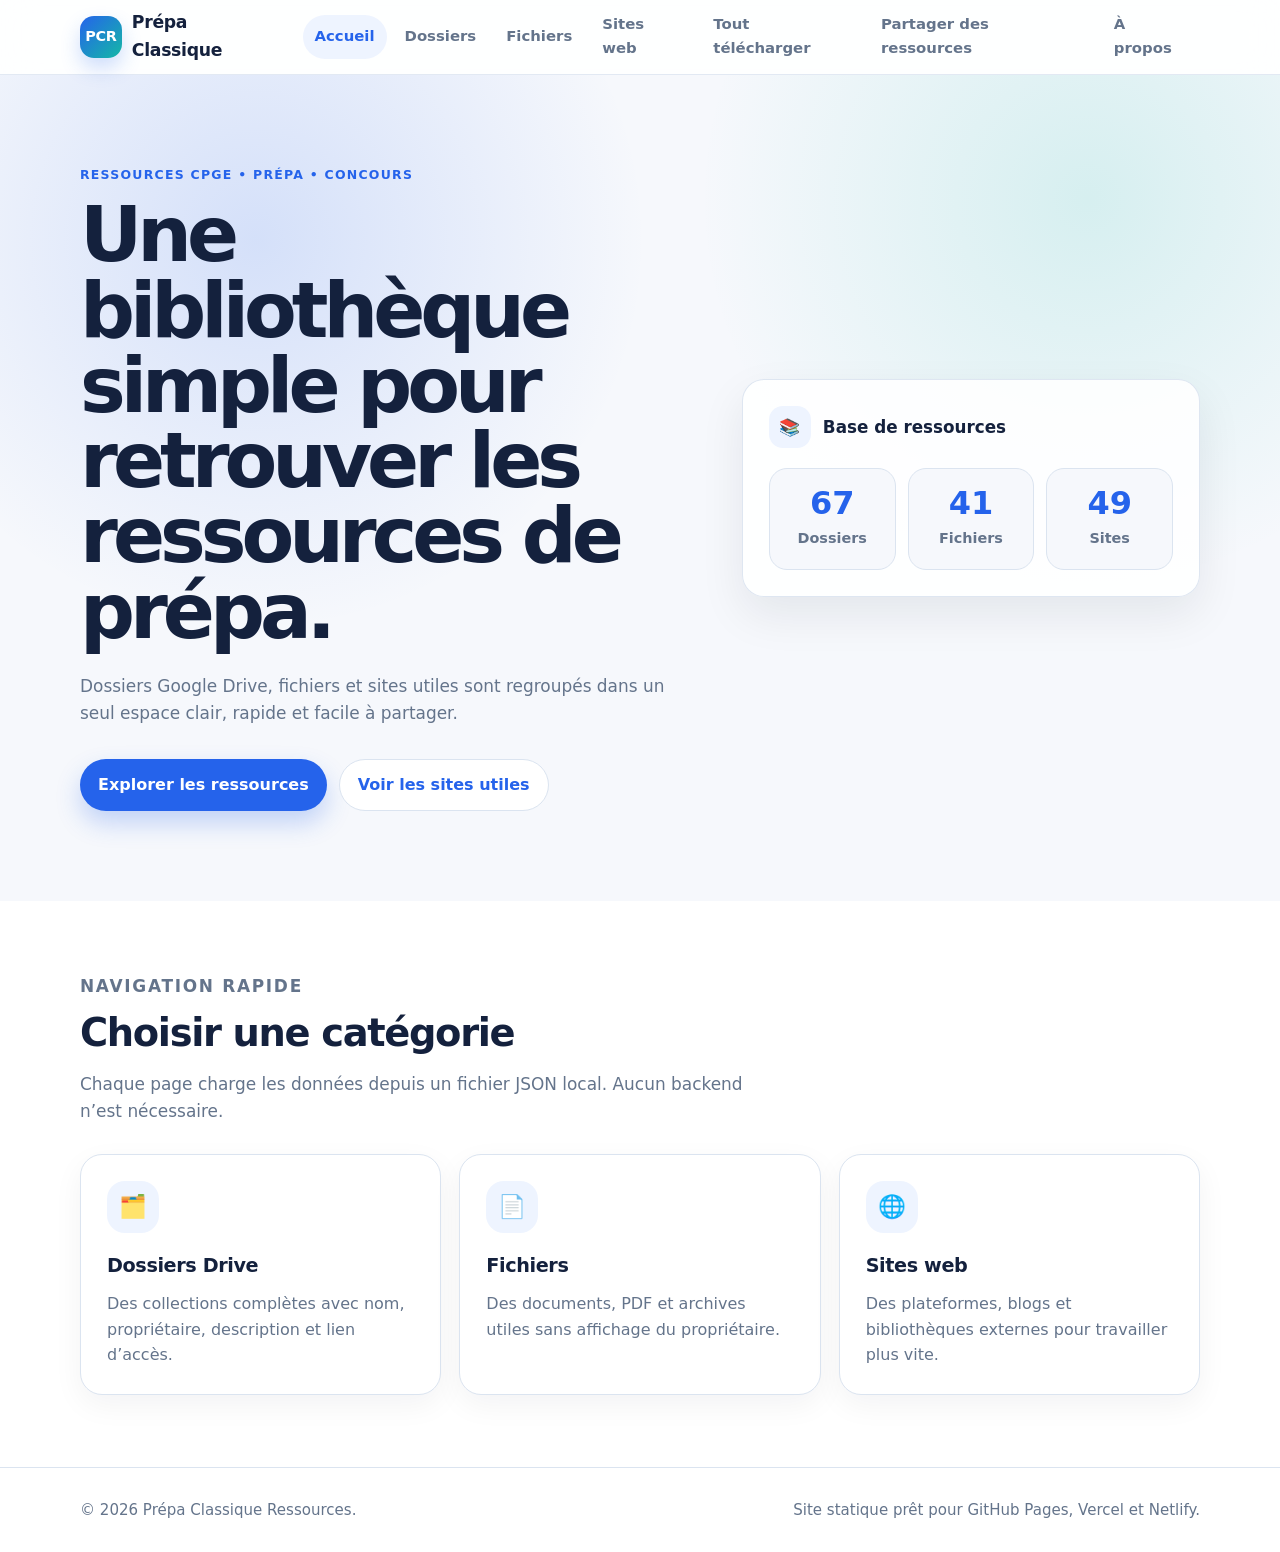
==== prepa-ressources-site/index.html @ 33126106 "website created" ====
<!DOCTYPE html>
<html lang="fr">
<head>
  <meta charset="UTF-8" />
  <meta name="viewport" content="width=device-width, initial-scale=1.0" />
  <meta name="description" content="Prépa Classique Ressources : dossiers Drive, fichiers et sites utiles pour les étudiants en classes préparatoires." />
  <title>Prépa Classique Ressources</title>
  <link rel="stylesheet" href="style.css" />
</head>
<body data-page="home">
  <header class="site-header">
    <nav class="navbar container" aria-label="Navigation principale">
      <a class="brand" href="index.html" aria-label="Accueil Prépa Classique Ressources">
        <span class="brand-mark">PCR</span>
        <span class="brand-text">Prépa Classique</span>
      </a>
      <button class="nav-toggle" type="button" aria-label="Ouvrir le menu" aria-expanded="false">☰</button>
      <div class="nav-links" id="navLinks">
        <a href="index.html" data-nav="home">Accueil</a>
        <a href="folders.html" data-nav="folders">Dossiers</a>
        <a href="files.html" data-nav="files">Fichiers</a>
        <a href="websites.html" data-nav="websites">Sites web</a>
        <a href="downloadAll.html" data-nav="downloadAll">Tout télécharger</a>
        <a href="collaborate.html" data-nav="collaborate">Partager des ressources</a>
        <a href="about.html" data-nav="about">À propos</a>
      </div>
    </nav>
  </header>

  <main>
    <section class="hero section">
      <div class="container hero-grid">
        <div class="hero-content">
          <p class="eyebrow">Ressources CPGE • Prépa • Concours</p>
          <h1>Une bibliothèque simple pour retrouver les ressources de prépa.</h1>
          <p class="hero-text">
            Dossiers Google Drive, fichiers et sites utiles sont regroupés dans un seul espace clair, rapide et facile à partager.
          </p>
          <div class="hero-actions">
            <a class="btn btn-primary" href="folders.html">Explorer les ressources</a>
            <a class="btn btn-secondary" href="websites.html">Voir les sites utiles</a>
          </div>
        </div>
        <div class="hero-card" aria-label="Résumé des ressources">
          <div class="hero-card-header">
            <span>📚</span>
            <strong>Base de ressources</strong>
          </div>
          <div class="stats-grid" id="homeStats">
            <article class="stat-card skeleton"><span>—</span><p>Dossiers</p></article>
            <article class="stat-card skeleton"><span>—</span><p>Fichiers</p></article>
            <article class="stat-card skeleton"><span>—</span><p>Sites</p></article>
          </div>
        </div>
      </div>
    </section>

    <section class="section section-muted">
      <div class="container">
        <div class="section-heading">
          <p class="eyebrow">Navigation rapide</p>
          <h2>Choisir une catégorie</h2>
          <p>Chaque page charge les données depuis un fichier JSON local. Aucun backend n’est nécessaire.</p>
        </div>
        <div class="category-grid">
          <a class="category-card" href="folders.html">
            <span class="category-icon">🗂️</span>
            <h3>Dossiers Drive</h3>
            <p>Des collections complètes avec nom, propriétaire, description et lien d’accès.</p>
          </a>
          <a class="category-card" href="files.html">
            <span class="category-icon">📄</span>
            <h3>Fichiers</h3>
            <p>Des documents, PDF et archives utiles sans affichage du propriétaire.</p>
          </a>
          <a class="category-card" href="websites.html">
            <span class="category-icon">🌐</span>
            <h3>Sites web</h3>
            <p>Des plateformes, blogs et bibliothèques externes pour travailler plus vite.</p>
          </a>
        </div>
      </div>
    </section>
  </main>

  <footer class="site-footer">
    <div class="container footer-content">
      <p>© <span id="year"></span> Prépa Classique Ressources.</p>
      <p>Site statique prêt pour GitHub Pages, Vercel et Netlify.</p>
    </div>
  </footer>

  <script src="script.js"></script>
</body>
</html>
---- prepa-ressources-site/style.css ----
:root {
  --bg: #f6f8fc;
  --surface: #ffffff;
  --surface-soft: #eef4ff;
  --text: #14213d;
  --muted: #64748b;
  --primary: #2563eb;
  --primary-dark: #1d4ed8;
  --border: #dbe4f0;
  --shadow: 0 18px 45px rgba(15, 23, 42, 0.08);
  --radius: 22px;
}

* {
  box-sizing: border-box;
}

html {
  scroll-behavior: smooth;
}

body {
  margin: 0;
  font-family: system-ui, -apple-system, BlinkMacSystemFont, "Segoe UI", sans-serif;
  color: var(--text);
  background: var(--bg);
  line-height: 1.6;
}

a {
  color: inherit;
  text-decoration: none;
}

button,
input {
  font: inherit;
}

.container {
  width: min(1120px, calc(100% - 32px));
  margin: 0 auto;
}

.narrow {
  width: min(850px, calc(100% - 32px));
}

.section {
  padding: 72px 0;
}

.section-muted {
  background: var(--surface);
}

.site-header {
  position: sticky;
  top: 0;
  z-index: 50;
  background: rgba(255, 255, 255, 0.88);
  backdrop-filter: blur(18px);
  border-bottom: 1px solid rgba(219, 228, 240, 0.8);
}

.navbar {
  min-height: 74px;
  display: flex;
  align-items: center;
  justify-content: space-between;
  gap: 20px;
}

.brand {
  display: inline-flex;
  align-items: center;
  gap: 10px;
  font-weight: 800;
  letter-spacing: -0.02em;
}

.brand-mark {
  width: 42px;
  height: 42px;
  display: grid;
  place-items: center;
  color: #fff;
  background: linear-gradient(135deg, #2563eb, #14b8a6);
  border-radius: 14px;
  font-size: 0.9rem;
  box-shadow: 0 10px 20px rgba(37, 99, 235, 0.22);
}

.brand-text {
  font-size: 1.08rem;
}

.nav-links {
  display: flex;
  align-items: center;
  gap: 6px;
}

.nav-links a {
  color: var(--muted);
  padding: 10px 12px;
  border-radius: 999px;
  font-weight: 650;
  font-size: 0.93rem;
  transition: background 0.2s ease, color 0.2s ease, transform 0.2s ease;
}

.nav-links a:hover,
.nav-links a.active {
  color: var(--primary);
  background: var(--surface-soft);
}

.nav-toggle {
  display: none;
  width: 42px;
  height: 42px;
  border: 1px solid var(--border);
  background: var(--surface);
  border-radius: 12px;
  cursor: pointer;
}

.hero {
  min-height: calc(100vh - 74px);
  display: flex;
  align-items: center;
  background:
    radial-gradient(circle at 20% 20%, rgba(37, 99, 235, 0.16), transparent 32%),
    radial-gradient(circle at 85% 15%, rgba(20, 184, 166, 0.14), transparent 30%),
    var(--bg);
}

.hero-grid {
  display: grid;
  grid-template-columns: minmax(0, 1.15fr) minmax(320px, 0.85fr);
  gap: 42px;
  align-items: center;
}

.eyebrow {
  margin: 0 0 12px;
  color: var(--primary);
  font-weight: 800;
  text-transform: uppercase;
  letter-spacing: 0.1em;
  font-size: 0.78rem;
}

h1,
h2,
h3,
p {
  overflow-wrap: anywhere;
}

h1 {
  margin: 0;
  font-size: clamp(2.25rem, 6vw, 4.8rem);
  line-height: 0.98;
  letter-spacing: -0.065em;
}

h2 {
  margin: 0 0 14px;
  font-size: clamp(1.7rem, 3vw, 2.6rem);
  line-height: 1.1;
  letter-spacing: -0.035em;
}

h3 {
  margin: 0 0 10px;
  font-size: 1.2rem;
  letter-spacing: -0.02em;
}

.hero-text,
.section-heading p,
.page-hero p,
.content-card p,
.placeholder-card p {
  color: var(--muted);
  font-size: 1.06rem;
}

.hero-text {
  max-width: 620px;
  margin: 24px 0 0;
}

.hero-actions {
  display: flex;
  flex-wrap: wrap;
  gap: 12px;
  margin-top: 32px;
}

.btn {
  display: inline-flex;
  align-items: center;
  justify-content: center;
  min-height: 46px;
  padding: 12px 18px;
  border-radius: 999px;
  font-weight: 800;
  transition: transform 0.2s ease, box-shadow 0.2s ease, background 0.2s ease;
}

.btn:hover {
  transform: translateY(-2px);
}

.btn-primary {
  color: #fff;
  background: var(--primary);
  box-shadow: 0 12px 25px rgba(37, 99, 235, 0.25);
}

.btn-primary:hover {
  background: var(--primary-dark);
}

.btn-secondary {
  color: var(--primary);
  background: var(--surface);
  border: 1px solid var(--border);
}

.hero-card,
.placeholder-card,
.content-card {
  background: rgba(255, 255, 255, 0.88);
  border: 1px solid rgba(219, 228, 240, 0.9);
  border-radius: var(--radius);
  box-shadow: var(--shadow);
}

.hero-card {
  padding: 26px;
}

.hero-card-header {
  display: flex;
  align-items: center;
  gap: 12px;
  margin-bottom: 20px;
  font-size: 1.05rem;
}

.hero-card-header span {
  width: 42px;
  height: 42px;
  display: grid;
  place-items: center;
  background: var(--surface-soft);
  border-radius: 14px;
}

.stats-grid {
  display: grid;
  grid-template-columns: repeat(3, 1fr);
  gap: 12px;
}

.stat-card {
  padding: 18px 12px;
  text-align: center;
  background: var(--bg);
  border-radius: 18px;
  border: 1px solid var(--border);
}

.stat-card span {
  display: block;
  color: var(--primary);
  font-size: 2rem;
  line-height: 1;
  font-weight: 900;
}

.stat-card p {
  margin: 8px 0 0;
  color: var(--muted);
  font-size: 0.9rem;
  font-weight: 650;
}

.skeleton {
  opacity: 0.75;
}

.section-heading {
  max-width: 690px;
  margin-bottom: 28px;
}

.category-grid,
.resources-grid {
  display: grid;
  grid-template-columns: repeat(3, minmax(0, 1fr));
  gap: 18px;
}

.category-card,
.resource-card,
.download-card {
  background: var(--surface);
  border: 1px solid var(--border);
  border-radius: var(--radius);
  box-shadow: 0 10px 30px rgba(15, 23, 42, 0.05);
}

.category-card {
  padding: 26px;
  transition: transform 0.2s ease, box-shadow 0.2s ease, border-color 0.2s ease;
}

.category-card:hover {
  transform: translateY(-4px);
  border-color: rgba(37, 99, 235, 0.35);
  box-shadow: var(--shadow);
}

.category-icon {
  width: 52px;
  height: 52px;
  display: grid;
  place-items: center;
  margin-bottom: 18px;
  background: var(--surface-soft);
  border-radius: 18px;
  font-size: 1.4rem;
}

.category-card p,
.resource-card p,
.download-card p {
  margin: 0;
  color: var(--muted);
}

.page-main {
  min-height: calc(100vh - 74px);
}

.page-hero {
  padding-bottom: 38px;
  background:
    radial-gradient(circle at 15% 20%, rgba(37, 99, 235, 0.13), transparent 28%),
    var(--bg);
}

.page-hero h1 {
  font-size: clamp(2.2rem, 5vw, 4rem);
}

.page-hero p {
  max-width: 760px;
  margin: 18px 0 0;
}

.toolbar {
  display: flex;
  align-items: center;
  justify-content: space-between;
  gap: 18px;
  margin-bottom: 24px;
}

.search-box {
  width: min(620px, 100%);
  min-height: 54px;
  display: flex;
  align-items: center;
  gap: 10px;
  padding: 0 16px;
  background: var(--surface);
  border: 1px solid var(--border);
  border-radius: 999px;
  box-shadow: 0 8px 22px rgba(15, 23, 42, 0.04);
}

.search-box input {
  width: 100%;
  border: 0;
  outline: 0;
  background: transparent;
  color: var(--text);
}

.result-count {
  margin: 0;
  color: var(--muted);
  font-weight: 750;
  white-space: nowrap;
}

.resource-card {
  display: flex;
  min-height: 270px;
  flex-direction: column;
  padding: 22px;
}

.resource-top {
  display: flex;
  align-items: center;
  justify-content: space-between;
  gap: 12px;
  margin-bottom: 14px;
}

.resource-badge {
  display: inline-flex;
  align-items: center;
  gap: 7px;
  color: var(--primary);
  background: var(--surface-soft);
  border-radius: 999px;
  padding: 7px 10px;
  font-size: 0.78rem;
  font-weight: 850;
}

.resource-card h2 {
  margin: 0 0 12px;
  font-size: 1.16rem;
  line-height: 1.25;
  letter-spacing: -0.02em;
}

.resource-description {
  flex: 1;
  margin-bottom: 18px !important;
}

.owner-line {
  margin: 0 0 16px;
  color: var(--muted);
  font-size: 0.92rem;
}

.owner-line strong {
  color: var(--text);
}

.resource-link {
  width: 100%;
  margin-top: auto;
}

.empty-state {
  padding: 24px;
  text-align: center;
  color: var(--muted);
  background: var(--surface);
  border: 1px dashed var(--border);
  border-radius: var(--radius);
}

.hidden {
  display: none !important;
}

.download-list {
  display: grid;
  gap: 16px;
}

.download-card {
  display: flex;
  align-items: center;
  gap: 18px;
  padding: 22px;
  transition: transform 0.2s ease, border-color 0.2s ease;
}

.download-card:hover {
  transform: translateY(-3px);
  border-color: rgba(37, 99, 235, 0.35);
}

.download-card span {
  width: 54px;
  height: 54px;
  display: grid;
  place-items: center;
  background: var(--surface-soft);
  border-radius: 18px;
  font-size: 1.4rem;
  flex: 0 0 auto;
}

.download-card h2 {
  margin: 0 0 6px;
  font-size: 1.2rem;
}

.placeholder-card,
.content-card {
  padding: 34px;
}

.placeholder-card {
  text-align: center;
}

.placeholder-icon {
  display: inline-grid;
  place-items: center;
  min-width: 68px;
  height: 68px;
  margin-bottom: 18px;
  padding: 0 16px;
  color: var(--primary);
  background: var(--surface-soft);
  border-radius: 22px;
  font-weight: 900;
  font-size: 1.5rem;
}

.content-card h2:not(:first-child) {
  margin-top: 28px;
}

.site-footer {
  border-top: 1px solid var(--border);
  background: var(--surface);
}

.footer-content {
  min-height: 84px;
  display: flex;
  align-items: center;
  justify-content: space-between;
  gap: 16px;
  color: var(--muted);
  font-size: 0.94rem;
}

.footer-content p {
  margin: 0;
}

code {
  color: var(--primary);
  background: var(--surface-soft);
  border-radius: 8px;
  padding: 2px 6px;
}

.not-found {
  min-height: 100vh;
  display: flex;
  align-items: center;
}

@media (max-width: 960px) {
  .hero-grid,
  .category-grid,
  .resources-grid {
    grid-template-columns: 1fr 1fr;
  }

  .hero-grid {
    gap: 28px;
  }

  .nav-toggle {
    display: inline-grid;
    place-items: center;
  }

  .nav-links {
    position: absolute;
    top: 74px;
    left: 16px;
    right: 16px;
    display: none;
    flex-direction: column;
    align-items: stretch;
    padding: 14px;
    background: var(--surface);
    border: 1px solid var(--border);
    border-radius: 18px;
    box-shadow: var(--shadow);
  }

  .nav-links.open {
    display: flex;
  }

  .nav-links a {
    border-radius: 12px;
  }
}

@media (max-width: 720px) {
  .section {
    padding: 52px 0;
  }

  .hero {
    min-height: auto;
  }

  .hero-grid,
  .category-grid,
  .resources-grid,
  .stats-grid {
    grid-template-columns: 1fr;
  }

  .toolbar {
    flex-direction: column;
    align-items: stretch;
  }

  .result-count {
    white-space: normal;
  }

  .footer-content {
    flex-direction: column;
    align-items: flex-start;
    justify-content: center;
    padding: 20px 0;
  }

  .download-card {
    align-items: flex-start;
  }
}

.download-button {
  width: 100%;
  color: inherit;
  text-align: left;
  cursor: pointer;
}

.download-button:focus-visible {
  outline: 3px solid rgba(37, 99, 235, 0.35);
  outline-offset: 3px;
}

.two-actions {
  grid-template-columns: 1fr;
}
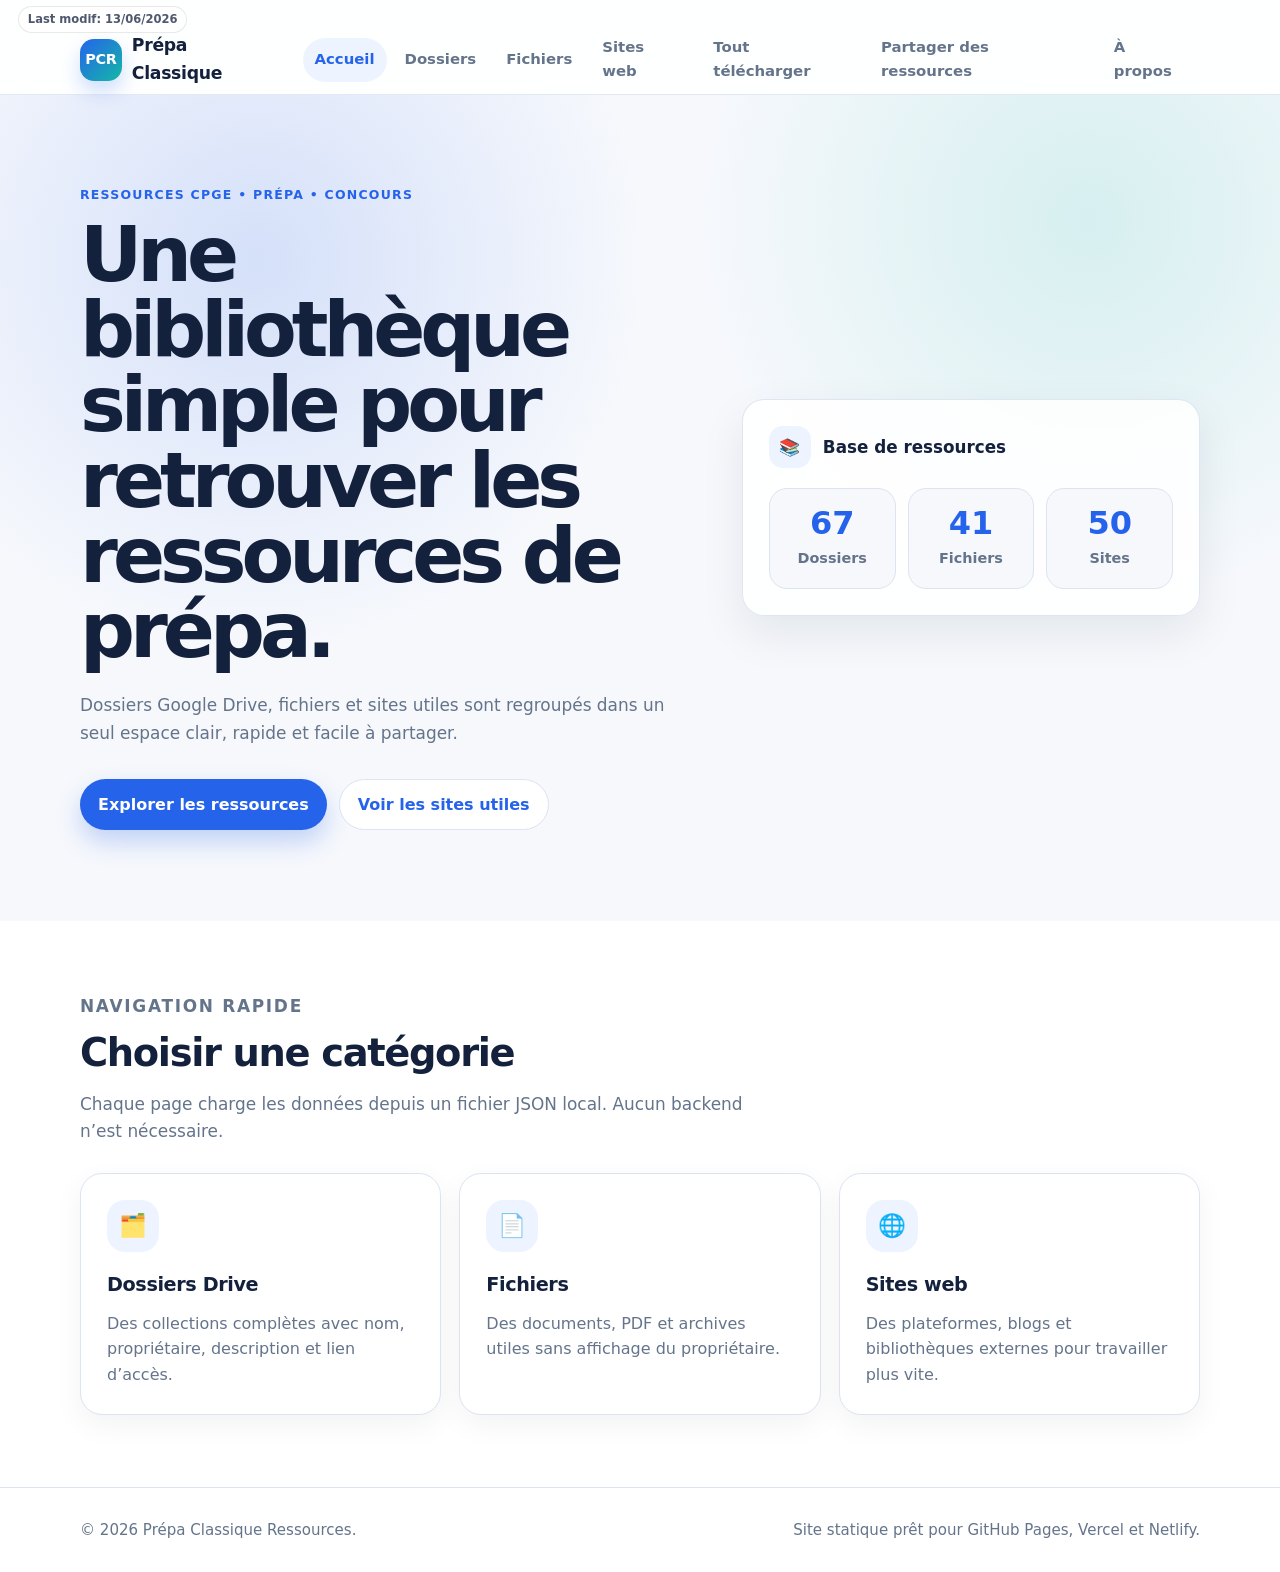
==== commit 2cae7d5e: "adding last modif" ====
--- a/prepa-ressources-site/index.html
+++ b/prepa-ressources-site/index.html
@@ -1,12 +1,15 @@
 <!DOCTYPE html>
 <html lang="fr">
+
 <head>
   <meta charset="UTF-8" />
   <meta name="viewport" content="width=device-width, initial-scale=1.0" />
-  <meta name="description" content="Prépa Classique Ressources : dossiers Drive, fichiers et sites utiles pour les étudiants en classes préparatoires." />
+  <meta name="description"
+    content="Prépa Classique Ressources : dossiers Drive, fichiers et sites utiles pour les étudiants en classes préparatoires." />
   <title>Prépa Classique Ressources</title>
   <link rel="stylesheet" href="style.css" />
 </head>
+
 <body data-page="home">
   <header class="site-header">
     <nav class="navbar container" aria-label="Navigation principale">
@@ -14,6 +17,9 @@
         <span class="brand-mark">PCR</span>
         <span class="brand-text">Prépa Classique</span>
       </a>
+      <span id="last-modif-date" class="last-modif-date">
+        Last modif: ...
+      </span>
       <button class="nav-toggle" type="button" aria-label="Ouvrir le menu" aria-expanded="false">☰</button>
       <div class="nav-links" id="navLinks">
         <a href="index.html" data-nav="home">Accueil</a>
@@ -34,7 +40,8 @@
           <p class="eyebrow">Ressources CPGE • Prépa • Concours</p>
           <h1>Une bibliothèque simple pour retrouver les ressources de prépa.</h1>
           <p class="hero-text">
-            Dossiers Google Drive, fichiers et sites utiles sont regroupés dans un seul espace clair, rapide et facile à partager.
+            Dossiers Google Drive, fichiers et sites utiles sont regroupés dans un seul espace clair, rapide et facile à
+            partager.
           </p>
           <div class="hero-actions">
             <a class="btn btn-primary" href="folders.html">Explorer les ressources</a>
@@ -47,9 +54,15 @@
             <strong>Base de ressources</strong>
           </div>
           <div class="stats-grid" id="homeStats">
-            <article class="stat-card skeleton"><span>—</span><p>Dossiers</p></article>
-            <article class="stat-card skeleton"><span>—</span><p>Fichiers</p></article>
-            <article class="stat-card skeleton"><span>—</span><p>Sites</p></article>
+            <article class="stat-card skeleton"><span>—</span>
+              <p>Dossiers</p>
+            </article>
+            <article class="stat-card skeleton"><span>—</span>
+              <p>Fichiers</p>
+            </article>
+            <article class="stat-card skeleton"><span>—</span>
+              <p>Sites</p>
+            </article>
           </div>
         </div>
       </div>
@@ -92,4 +105,5 @@
 
   <script src="script.js"></script>
 </body>
-</html>
+
+</html>
--- a/prepa-ressources-site/style.css
+++ b/prepa-ressources-site/style.css
@@ -561,6 +561,7 @@
 }
 
 @media (max-width: 960px) {
+
   .hero-grid,
   .category-grid,
   .resources-grid {
@@ -652,3 +653,44 @@
 .two-actions {
   grid-template-columns: 1fr;
 }
+
+
+.site-header {
+  position: relative;
+}
+
+.last-modif-date {
+  position: absolute;
+  top: 6px;
+  left: 18px;
+  z-index: 10;
+
+  font-size: 0.72rem;
+  font-weight: 600;
+  opacity: 0.75;
+  white-space: nowrap;
+
+  padding: 0.2rem 0.55rem;
+  border-radius: 999px;
+  border: 1px solid rgba(120, 120, 120, 0.22);
+  background: rgba(255, 255, 255, 0.75);
+  backdrop-filter: blur(8px);
+}
+
+.navbar {
+  padding-top: 26px;
+}
+
+@media (max-width: 768px) {
+  .last-modif-date {
+    position: static;
+    display: block;
+    width: fit-content;
+    margin: 0.5rem auto 0;
+    text-align: center;
+  }
+
+  .navbar {
+    padding-top: 0;
+  }
+}
